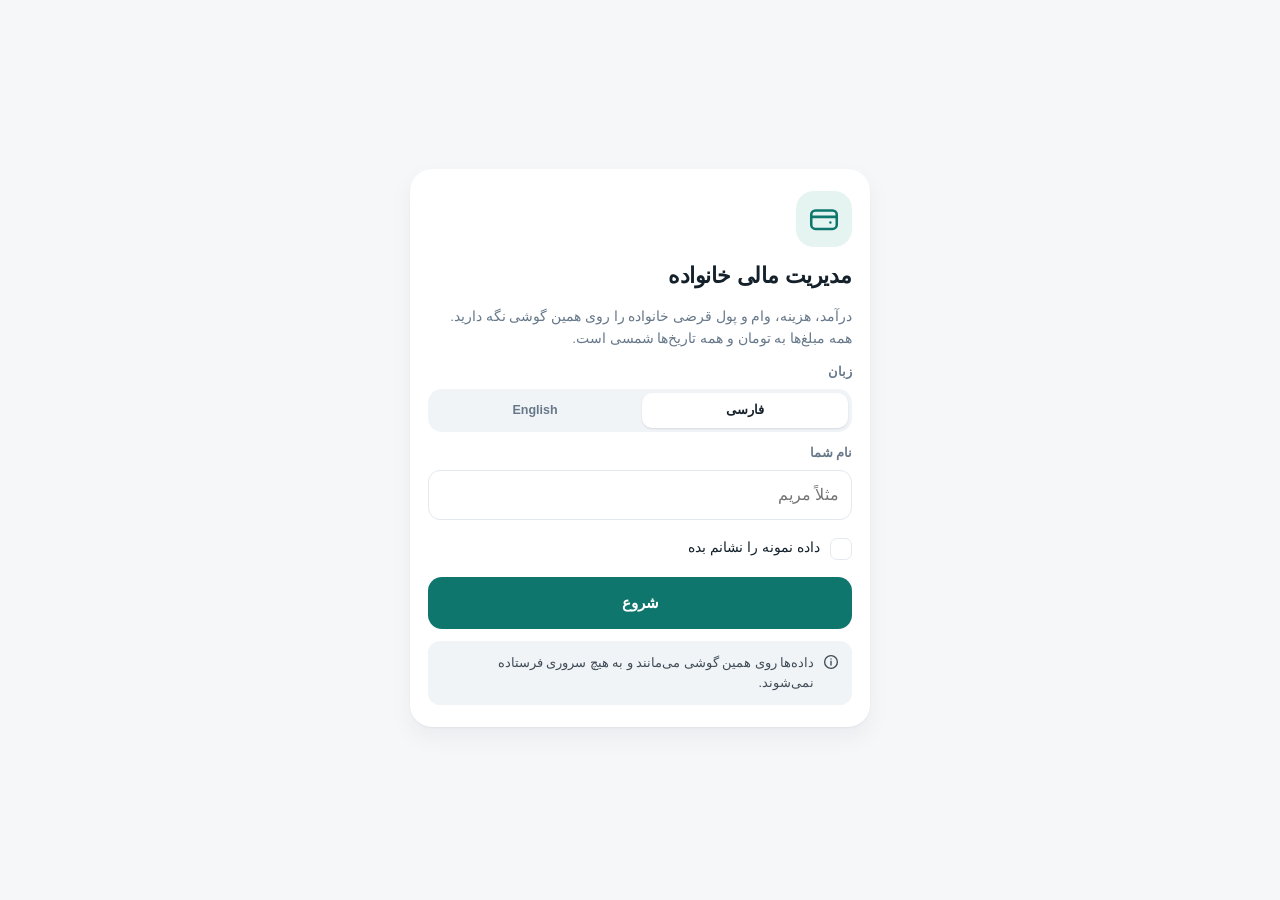
==== index.html @ 64dacbf9 "Add the Family Finance PWA Offline-first household money tracker for iPhone Safari: Jalali calendar," ====
<!doctype html>
<html lang="fa" dir="rtl">
  <head>
    <meta charset="utf-8" />
    <meta name="viewport" content="width=device-width, initial-scale=1, viewport-fit=cover" />
    <title>مدیریت مالی خانواده</title>
    <meta name="description" content="ثبت درآمد، هزینه، وام و پول قرضی خانواده به تومان با تقویم شمسی — آفلاین روی همین گوشی." />
    <meta name="color-scheme" content="light" />
    <meta name="theme-color" content="#0f766e" />
    <meta name="format-detection" content="telephone=no" />

    <link rel="manifest" href="manifest.webmanifest" />

    <meta name="apple-mobile-web-app-capable" content="yes" />
    <meta name="mobile-web-app-capable" content="yes" />
    <meta name="apple-mobile-web-app-status-bar-style" content="default" />
    <meta name="apple-mobile-web-app-title" content="مالی خانواده" />
    <link rel="apple-touch-icon" href="icons/icon.svg" />
    <link rel="icon" href="icons/icon.svg" type="image/svg+xml" />
    <link rel="stylesheet" href="styles.css" />
  </head>
  <body>
    <header class="topbar">
      <span class="topbar__brand" id="brand">مدیریت مالی خانواده</span>
      <span class="topbar__today" id="today-chip"></span>
      <span class="topbar__pill" id="net-pill" hidden>آفلاین</span>
    </header>

    <main id="view" class="app-main" role="main"></main>

    <nav class="tabbar" id="tabbar" aria-label="بخش‌ها"></nav>

    <div id="sheet-root"></div>
    <div id="toast-root" aria-live="polite" aria-atomic="true"></div>
    <div id="onboarding-root" hidden></div>

    <noscript>
      <div class="card" style="margin:16px">
        برای استفاده از این برنامه باید جاوااسکریپت در Safari روشن باشد.
      </div>
    </noscript>

    <script type="module" src="js/app.js"></script>
  </body>
</html>
---- styles.css ----
/* ============================================================
   Family Finance — calm, phone-first styling for iPhone Safari.
   Logical properties keep right-to-left (Persian) and left-to-right
   (English) layouts correct from one stylesheet.
   ============================================================ */

:root {
  --bg: #f6f7f9;
  --surface: #ffffff;
  --surface-2: #f1f4f7;
  --line: #e4e9ef;
  --text: #14212b;
  --text-soft: #3f4c57;
  --muted: #66788a;
  --brand: #0f766e;
  --brand-dark: #0b534e;
  --brand-soft: #e6f4f1;
  --income: #0f766e;
  --expense: #b42318;
  --loan: #4338ca;
  --expected: #b45309;
  --danger: #b42318;
  --radius: 16px;
  --radius-sm: 12px;
  --shadow: 0 1px 2px rgba(15, 23, 42, 0.05), 0 10px 24px rgba(15, 23, 42, 0.05);
  --tabbar-h: 56px;
  color-scheme: light;
}

* {
  box-sizing: border-box;
  -webkit-tap-highlight-color: transparent;
}

html {
  -webkit-text-size-adjust: 100%;
}

body {
  margin: 0;
  background: var(--bg);
  color: var(--text);
  font-family: -apple-system, BlinkMacSystemFont, "SF Pro Text", "Segoe UI", Tahoma, "Iranian Sans", sans-serif;
  font-size: 16px;
  line-height: 1.55;
  padding-bottom: calc(var(--tabbar-h) + env(safe-area-inset-bottom, 0px));
  overscroll-behavior-y: contain;
}

body.sheet-open {
  overflow: hidden;
}

h1, h2, h3, h4, p, ul, ol {
  margin: 0;
}

ul, ol {
  list-style: none;
  padding: 0;
}

button,
input,
select,
textarea {
  font: inherit;
  color: inherit;
}

button {
  cursor: pointer;
  touch-action: manipulation;
}

a {
  color: var(--brand);
  text-decoration: none;
}

.icon {
  flex: none;
  display: block;
}

/* ---------------- top bar ---------------- */

.topbar {
  position: sticky;
  top: 0;
  z-index: 30;
  display: flex;
  align-items: center;
  gap: 8px;
  padding: calc(env(safe-area-inset-top, 0px) + 10px) 16px 10px;
  background: rgba(246, 247, 249, 0.92);
  backdrop-filter: blur(14px);
  -webkit-backdrop-filter: blur(14px);
  border-bottom: 1px solid var(--line);
}

.topbar__brand {
  font-size: 15px;
  font-weight: 700;
  letter-spacing: -0.01em;
}

.topbar__today {
  margin-inline-start: auto;
  font-size: 12px;
  color: var(--muted);
}

.topbar__pill {
  padding: 3px 9px;
  border-radius: 999px;
  background: #fde8e6;
  color: var(--danger);
  font-size: 11px;
  font-weight: 700;
}

/* ---------------- layout ---------------- */

.app-main {
  min-height: 40vh;
}

.view {
  display: flex;
  flex-direction: column;
  gap: 12px;
  padding: 12px 14px 24px;
}

.view-head {
  display: flex;
  flex-direction: column;
  gap: 10px;
}

.view-head .page-title {
  font-size: 21px;
  font-weight: 700;
  letter-spacing: -0.02em;
}

.view-head > .btn,
.view-head > .row {
  align-self: stretch;
}

.row {
  display: flex;
  align-items: center;
}

.row--gap {
  gap: 8px;
}

.row--wrap {
  flex-wrap: wrap;
}

.col {
  display: flex;
  flex-direction: column;
}

.col--gap {
  gap: 8px;
}

.gap {
  gap: 8px;
}

/* ---------------- cards ---------------- */

.card {
  background: var(--surface);
  border-radius: var(--radius);
  padding: 14px;
  box-shadow: var(--shadow);
  display: flex;
  flex-direction: column;
  gap: 10px;
}

.card--soft {
  background: var(--surface-2);
  box-shadow: none;
}

.card--flush {
  padding: 4px 0;
  gap: 0;
}

.card--danger {
  border: 1px solid #f6d5d2;
}

.card__sub {
  font-size: 13px;
  color: var(--muted);
}

.section-title {
  display: flex;
  align-items: center;
  justify-content: space-between;
  gap: 8px;
}

.section-title h2 {
  font-size: 15px;
  font-weight: 700;
}

.subhead {
  font-size: 14px;
  font-weight: 700;
  padding-top: 4px;
}

.link-btn {
  background: none;
  border: 0;
  color: var(--brand);
  font-size: 13px;
  font-weight: 600;
  padding: 4px;
}

/* ---------------- hero ---------------- */

.hero {
  display: flex;
  flex-direction: column;
  gap: 4px;
  padding: 18px;
  border-radius: 22px;
  color: #f2fffc;
  background: linear-gradient(140deg, #128577 0%, #0b534e 100%);
  box-shadow: 0 12px 26px rgba(11, 83, 78, 0.22);
}

.hero__label {
  font-size: 13px;
  opacity: 0.86;
}

.hero__value {
  font-size: 30px;
  font-weight: 800;
  letter-spacing: -0.02em;
  line-height: 1.25;
}

.hero__value.is-negative {
  color: #ffd9d3;
}

.hero__formula,
.hero__forecast {
  font-size: 12px;
  opacity: 0.82;
}

.hero__forecast {
  margin-top: 6px;
  padding-top: 8px;
  border-top: 1px solid rgba(255, 255, 255, 0.18);
}

/* ---------------- quick actions ---------------- */

.quick-row {
  display: grid;
  grid-template-columns: repeat(3, 1fr);
  gap: 8px;
}

.quick-btn {
  display: flex;
  align-items: center;
  justify-content: center;
  gap: 6px;
  padding: 12px 6px;
  border-radius: 14px;
  border: 1px solid var(--line);
  background: var(--surface);
  font-size: 14px;
  font-weight: 600;
  color: var(--text-soft);
}

.quick-btn--expense {
  background: #fdf1f0;
  border-color: #f7d7d4;
  color: var(--expense);
}

.quick-btn--income {
  background: var(--brand-soft);
  border-color: #cdeadf;
  color: var(--brand-dark);
}

/* ---------------- stats ---------------- */

.stat-grid {
  display: grid;
  grid-template-columns: repeat(2, 1fr);
  gap: 10px;
}

.stat-grid--two {
  grid-template-columns: repeat(2, 1fr);
}

.stat {
  display: flex;
  flex-direction: column;
  gap: 2px;
  padding: 12px;
  border-radius: var(--radius-sm);
  background: var(--surface);
  box-shadow: var(--shadow);
  border-inline-start: 3px solid var(--line);
}

.stat__label {
  font-size: 12px;
  color: var(--muted);
}

.stat__value {
  font-size: 17px;
  font-weight: 700;
  letter-spacing: -0.01em;
}

.stat__hint {
  font-size: 11px;
  color: var(--muted);
}

.stat--income { border-inline-start-color: var(--income); }
.stat--income .stat__value { color: var(--income); }
.stat--expense { border-inline-start-color: var(--expense); }
.stat--expense .stat__value { color: var(--expense); }
.stat--loan { border-inline-start-color: var(--loan); }
.stat--loan .stat__value { color: var(--loan); }
.stat--expected { border-inline-start-color: var(--expected); }
.stat--expected .stat__value { color: var(--expected); }

/* ---------------- banners & notes ---------------- */

.banner {
  display: flex;
  align-items: center;
  gap: 10px;
  padding: 12px;
  border-radius: var(--radius-sm);
  background: var(--surface);
  box-shadow: var(--shadow);
}

.banner--demo {
  background: #eef6ff;
  border: 1px solid #d6e8ff;
  color: #1d4ed8;
}

.banner--reminder {
  background: #fff8ea;
  border: 1px solid #fbe6bd;
  color: #92400e;
}

.banner__text {
  display: flex;
  flex-direction: column;
  gap: 2px;
  font-size: 12px;
  min-width: 0;
}

.banner__text strong {
  font-size: 13px;
}

.banner__actions {
  display: flex;
  flex-direction: column;
  gap: 6px;
}

.note {
  display: flex;
  gap: 8px;
  padding: 12px;
  border-radius: var(--radius-sm);
  background: var(--surface-2);
  font-size: 12.5px;
  color: var(--text-soft);
  line-height: 1.6;
}

.note--warn {
  background: #fff8ea;
  color: #7c3f0a;
}

.note--lock {
  background: #eef2ff;
  color: #3730a3;
}

.note__text {
  min-width: 0;
}

/* ---------------- chips & segmented ---------------- */

.chip-row {
  display: flex;
  gap: 8px;
}

.chip-row--scroll {
  overflow-x: auto;
  padding-bottom: 2px;
  scrollbar-width: none;
}

.chip-row--scroll::-webkit-scrollbar {
  display: none;
}

.chip {
  flex: none;
  padding: 7px 13px;
  border-radius: 999px;
  border: 1px solid var(--line);
  background: var(--surface);
  font-size: 13px;
  color: var(--text-soft);
  white-space: nowrap;
}

.chip.is-active {
  background: var(--brand);
  border-color: var(--brand);
  color: #fff;
  font-weight: 600;
}

.segmented {
  display: flex;
  gap: 4px;
  padding: 4px;
  background: var(--surface-2);
  border-radius: 14px;
}

.segmented__item {
  flex: 1;
  padding: 8px 4px;
  border: 0;
  border-radius: 10px;
  background: transparent;
  font-size: 12.5px;
  font-weight: 600;
  color: var(--muted);
  white-space: nowrap;
  overflow: hidden;
  text-overflow: ellipsis;
}

.segmented__item.is-active {
  background: var(--surface);
  color: var(--text);
  box-shadow: 0 1px 2px rgba(15, 23, 42, 0.12);
}

/* ---------------- month navigation ---------------- */

.month-nav {
  display: flex;
  align-items: center;
  justify-content: space-between;
  gap: 6px;
  padding: 4px 6px;
  background: var(--surface);
  border-radius: 999px;
  box-shadow: var(--shadow);
}

.month-nav__label {
  flex: 1;
  background: none;
  border: 0;
  font-size: 15px;
  font-weight: 700;
}

/* ---------------- buttons ---------------- */

.btn {
  display: inline-flex;
  align-items: center;
  justify-content: center;
  gap: 6px;
  padding: 13px 16px;
  border-radius: 14px;
  border: 1px solid transparent;
  background: var(--surface);
  font-size: 15px;
  font-weight: 600;
  color: var(--text);
}

.btn--primary {
  background: var(--brand);
  color: #fff;
}

.btn--primary:active {
  background: var(--brand-dark);
}

.btn--ghost {
  background: var(--surface-2);
  color: var(--text-soft);
  border-color: var(--line);
}

.btn--danger {
  background: var(--danger);
  color: #fff;
}

.btn--small {
  padding: 9px 13px;
  font-size: 13px;
  border-radius: 12px;
}

.btn--icon {
  padding: 13px;
}

.btn--grow {
  flex: 1;
  width: 100%;
}

.icon-btn {
  display: inline-flex;
  align-items: center;
  justify-content: center;
  width: 38px;
  height: 38px;
  border-radius: 50%;
  border: 0;
  background: transparent;
  color: var(--text-soft);
}

.icon-btn--bordered {
  border: 1px solid var(--line);
  background: var(--surface);
  border-radius: 12px;
  width: 46px;
  height: 46px;
  color: var(--brand);
}

.fab {
  position: fixed;
  inset-inline-end: 16px;
  bottom: calc(var(--tabbar-h) + env(safe-area-inset-bottom, 0px) + 14px);
  width: 56px;
  height: 56px;
  border-radius: 50%;
  border: 0;
  background: var(--brand);
  color: #fff;
  display: inline-flex;
  align-items: center;
  justify-content: center;
  box-shadow: 0 10px 22px rgba(11, 83, 78, 0.35);
  z-index: 25;
}

/* ---------------- forms ---------------- */

.field {
  display: flex;
  flex-direction: column;
  gap: 6px;
  min-width: 0;
}

.field__label {
  font-size: 12.5px;
  font-weight: 600;
  color: var(--muted);
}

.field__req {
  color: var(--danger);
  margin-inline-start: 3px;
}

.field__hint {
  font-size: 11.5px;
  color: var(--muted);
  line-height: 1.5;
}

.input {
  width: 100%;
  padding: 12px;
  border-radius: 12px;
  border: 1px solid var(--line);
  background: #fff;
  font-size: 16px;
  color: var(--text);
  appearance: none;
}

.input:focus {
  outline: 2px solid rgba(15, 118, 110, 0.28);
  border-color: var(--brand);
}

.input--area {
  min-height: 62px;
  resize: vertical;
  line-height: 1.6;
}

.input--select {
  padding-inline-end: 34px;
}

.select-wrap {
  position: relative;
  display: flex;
  align-items: center;
  flex: 1;
  min-width: 0;
}

.select-wrap__icon {
  position: absolute;
  inset-inline-end: 10px;
  color: var(--muted);
  pointer-events: none;
}

.input--search {
  background: var(--surface);
}

.input-row {
  display: flex;
  gap: 8px;
  align-items: stretch;
}

.amount-wrap {
  position: relative;
  display: flex;
  align-items: center;
  flex: 1;
}

.input--amount {
  padding-inline-end: 62px;
  font-variant-numeric: tabular-nums;
  font-weight: 600;
}

.amount-wrap__unit {
  position: absolute;
  inset-inline-end: 12px;
  font-size: 12px;
  color: var(--muted);
  pointer-events: none;
}

.amount-preview {
  font-size: 12px;
  color: var(--brand-dark);
  font-weight: 600;
  min-height: 1px;
}

.form-hero {
  display: flex;
  flex-direction: column;
  gap: 6px;
  padding: 14px;
  border-radius: var(--radius);
  background: var(--brand-soft);
}

.form-hero__label {
  font-size: 12.5px;
  color: var(--brand-dark);
  font-weight: 600;
}

.input--hero {
  border: 0;
  background: #fff;
  font-size: 24px;
  font-weight: 700;
  padding: 12px;
  text-align: center;
  font-variant-numeric: tabular-nums;
}

.form-hero__hint {
  font-size: 11.5px;
  color: var(--brand-dark);
}

.form-grid {
  display: grid;
  grid-template-columns: 1fr;
  gap: 10px;
}

@media (min-width: 420px) {
  .form-grid {
    grid-template-columns: 1fr 1fr;
  }
}

.form-details {
  border: 1px solid var(--line);
  border-radius: var(--radius-sm);
  padding: 10px 12px;
  background: var(--surface);
}

.form-details summary {
  display: flex;
  align-items: center;
  gap: 8px;
  font-size: 13.5px;
  font-weight: 600;
  color: var(--text-soft);
  list-style: none;
}

.form-details summary::-webkit-details-marker {
  display: none;
}

.form-details__body {
  display: flex;
  flex-direction: column;
  gap: 10px;
  padding-top: 10px;
}

.form-error {
  color: var(--danger);
  font-size: 13px;
  min-height: 18px;
}

.form-error:empty {
  min-height: 0;
}

/* ---------------- date picker ---------------- */

.date-picker {
  display: flex;
  gap: 6px;
  align-items: center;
}

.date-picker__custom {
  display: flex;
  gap: 6px;
  flex: 1;
  min-width: 0;
}

.date-picker .input--select {
  padding: 10px 8px;
  padding-inline-end: 8px;
  font-size: 15px;
  min-width: 0;
  background-position: center;
}

.dp-day { flex: 0 0 64px; }
.dp-month { flex: 1 1 auto; }
.dp-year { flex: 0 0 82px; }

.date-picker__today {
  flex: none;
  border: 1px solid var(--line);
  background: var(--surface-2);
  border-radius: 10px;
  padding: 10px 10px;
  font-size: 12px;
  color: var(--text-soft);
}

/* ---------------- checkbox & switch ---------------- */

.checkbox-row {
  position: relative;
  display: flex;
  gap: 10px;
  align-items: flex-start;
  padding: 7px 0;
  cursor: pointer;
}

.checkbox-row input {
  position: absolute;
  opacity: 0;
  width: 1px;
  height: 1px;
}

.checkbox-row__box {
  width: 22px;
  height: 22px;
  flex: none;
  border-radius: 7px;
  border: 1.5px solid var(--line);
  background: #fff;
  display: inline-flex;
  align-items: center;
  justify-content: center;
  color: transparent;
  margin-top: 1px;
}

.checkbox-row input:checked + .checkbox-row__box {
  background: var(--brand);
  border-color: var(--brand);
  color: #fff;
}

.checkbox-row__text {
  font-size: 14px;
  display: flex;
  flex-direction: column;
  gap: 2px;
}

.checkbox-row__hint {
  font-size: 11.5px;
  color: var(--muted);
}

.checkbox-list {
  display: flex;
  flex-direction: column;
}

.switch-row {
  position: relative;
  display: flex;
  align-items: center;
  gap: 12px;
}

.switch-row input {
  position: absolute;
  opacity: 0;
  width: 1px;
  height: 1px;
}

.switch-row__text {
  display: flex;
  flex-direction: column;
  gap: 2px;
  flex: 1;
}

.switch-row__title {
  font-size: 15px;
  font-weight: 600;
}

.switch-row__sub {
  font-size: 12px;
  color: var(--muted);
}

.switch {
  flex: none;
  width: 50px;
  height: 30px;
  border-radius: 999px;
  background: #cbd5e1;
  position: relative;
  transition: background 0.2s ease;
}

.switch::after {
  content: "";
  position: absolute;
  top: 3px;
  left: 3px;
  width: 24px;
  height: 24px;
  border-radius: 50%;
  background: #fff;
  transition: transform 0.2s ease;
  box-shadow: 0 1px 3px rgba(15, 23, 42, 0.25);
}

.switch-row input:checked ~ .switch {
  background: var(--brand);
}

.switch-row input:checked ~ .switch::after {
  transform: translateX(20px);
}

[dir="rtl"] .switch::after {
  left: auto;
  right: 3px;
}

[dir="rtl"] .switch-row input:checked ~ .switch::after {
  transform: translateX(-20px);
}

/* ---------------- lists ---------------- */

.plain-list {
  display: flex;
  flex-direction: column;
}

.plain-list__item {
  display: flex;
  align-items: center;
  gap: 10px;
  padding: 11px 0;
  border-bottom: 1px solid var(--line);
}

.plain-list__item:last-child {
  border-bottom: 0;
}

.plain-list__item--stacked {
  flex-direction: column;
  align-items: stretch;
  gap: 6px;
}

.plain-list__button {
  display: flex;
  align-items: center;
  gap: 10px;
  width: 100%;
  background: none;
  border: 0;
  padding: 0;
  text-align: start;
}

.plain-list__main {
  display: flex;
  flex-direction: column;
  gap: 2px;
  flex: 1;
  min-width: 0;
}

.plain-list__title {
  font-size: 14.5px;
  font-weight: 600;
  display: flex;
  align-items: center;
  gap: 6px;
  flex-wrap: wrap;
}

.plain-list__meta {
  font-size: 12px;
  color: var(--muted);
  overflow-wrap: anywhere;
}

.plain-list__side {
  display: flex;
  flex-direction: column;
  align-items: flex-end;
  gap: 4px;
  flex: none;
}

.plain-list__amount {
  font-size: 14.5px;
  font-weight: 700;
  font-variant-numeric: tabular-nums;
  white-space: nowrap;
}

.plain-list__hint {
  font-size: 11px;
  color: var(--muted);
}

/* transactions */

.tx-list {
  display: flex;
  flex-direction: column;
}

.tx-row {
  display: flex;
  align-items: center;
  gap: 10px;
  width: 100%;
  padding: 11px 4px;
  border: 0;
  border-bottom: 1px solid var(--line);
  background: none;
  text-align: start;
}

.tx-row:last-child {
  border-bottom: 0;
}

.tx-row__mark {
  width: 30px;
  height: 30px;
  border-radius: 10px;
  display: inline-flex;
  align-items: center;
  justify-content: center;
  flex: none;
}

.tx-row__mark--income {
  background: var(--brand-soft);
  color: var(--income);
}

.tx-row__mark--expense {
  background: #fdeceb;
  color: var(--expense);
}

.tx-row__main {
  display: flex;
  flex-direction: column;
  gap: 1px;
  flex: 1;
  min-width: 0;
}

.tx-row__title {
  font-size: 14px;
  font-weight: 600;
  overflow: hidden;
  text-overflow: ellipsis;
  white-space: nowrap;
}

.tx-row__meta {
  font-size: 11.5px;
  color: var(--muted);
  overflow: hidden;
  text-overflow: ellipsis;
  white-space: nowrap;
}

.tx-row__amount {
  font-size: 14px;
  font-weight: 700;
  font-variant-numeric: tabular-nums;
  white-space: nowrap;
}

.value--income { color: var(--income); }
.value--expense { color: var(--expense); }

.day-group {
  display: flex;
  flex-direction: column;
  gap: 2px;
}

.day-group__head {
  display: flex;
  align-items: center;
  justify-content: space-between;
  padding: 6px 2px 2px;
  font-size: 12px;
  color: var(--muted);
}

.day-group__date {
  font-weight: 600;
}

.day-group__sums {
  display: flex;
  gap: 8px;
  font-variant-numeric: tabular-nums;
}

/* totals strip */

.totals-strip {
  display: grid;
  grid-template-columns: repeat(3, 1fr);
  gap: 8px;
  padding: 12px;
  background: var(--surface);
  border-radius: var(--radius);
  box-shadow: var(--shadow);
}

.totals-strip__item {
  display: flex;
  flex-direction: column;
  gap: 2px;
  font-size: 11.5px;
  color: var(--muted);
}

.totals-strip__item strong {
  font-size: 13.5px;
  color: var(--text);
  font-variant-numeric: tabular-nums;
}

/* filters */

.filters {
  display: flex;
  flex-direction: column;
  gap: 8px;
}

.filters__row {
  display: flex;
  align-items: center;
  gap: 8px;
}

.filters__row--two > * {
  flex: 1;
  min-width: 0;
}

/* upcoming */

.upcoming-list {
  display: flex;
  flex-direction: column;
}

.upcoming {
  display: flex;
  align-items: center;
  justify-content: space-between;
  gap: 10px;
  padding: 10px 0;
  border-bottom: 1px solid var(--line);
}

.upcoming:last-child {
  border-bottom: 0;
}

.upcoming__main {
  display: flex;
  flex-direction: column;
  gap: 2px;
  min-width: 0;
}

.upcoming__title {
  font-size: 14px;
  font-weight: 600;
}

.upcoming__meta {
  font-size: 11.5px;
  color: var(--muted);
}

.upcoming__side {
  display: flex;
  flex-direction: column;
  align-items: flex-end;
  gap: 5px;
}

.upcoming__amount {
  font-size: 13.5px;
  font-weight: 700;
  font-variant-numeric: tabular-nums;
}

/* people */

.person-list {
  display: flex;
  flex-direction: column;
  gap: 4px;
}

.person-line {
  display: flex;
  align-items: center;
  justify-content: space-between;
  font-size: 13px;
  padding: 4px 0;
}

.person-line__values {
  display: flex;
  gap: 10px;
  font-variant-numeric: tabular-nums;
  font-size: 12.5px;
}

/* tables */

.table-scroll {
  overflow-x: auto;
}

.mini-table {
  width: 100%;
  border-collapse: collapse;
  font-size: 12.5px;
  font-variant-numeric: tabular-nums;
}

.mini-table th,
.mini-table td {
  padding: 7px 8px;
  text-align: start;
  border-bottom: 1px solid var(--line);
  white-space: nowrap;
}

.mini-table thead th {
  color: var(--muted);
  font-weight: 600;
  font-size: 11.5px;
}

.mini-table tr:last-child td,
.mini-table tr:last-child th {
  border-bottom: 0;
}

.mini-table--rows th {
  font-weight: 500;
  color: var(--text-soft);
  white-space: normal;
}

.mini-table--rows .src {
  color: var(--muted);
  font-size: 11px;
}

.mini-table .is-total th,
.mini-table .is-total td {
  font-weight: 700;
  border-top: 1px solid var(--line);
}

/* ---------------- charts ---------------- */

.bar-list {
  display: flex;
  flex-direction: column;
  gap: 10px;
}

.bar-list__item {
  display: flex;
  flex-direction: column;
  gap: 4px;
}

.bar-list__row {
  display: flex;
  align-items: baseline;
  justify-content: space-between;
  gap: 8px;
  font-size: 13px;
}

.bar-list__label {
  color: var(--text-soft);
  overflow: hidden;
  text-overflow: ellipsis;
  white-space: nowrap;
}

.bar-list__value {
  font-weight: 700;
  font-variant-numeric: tabular-nums;
  white-space: nowrap;
  font-size: 12.5px;
}

.bar-list__track {
  height: 8px;
  border-radius: 999px;
  background: var(--surface-2);
  overflow: hidden;
}

.bar-list__fill {
  display: block;
  height: 100%;
  border-radius: 999px;
}

.bar-list__fill--expense {
  background: linear-gradient(90deg, #f97362, #b42318);
}

.bar-list__fill--income {
  background: linear-gradient(90deg, #14b8a6, #0f766e);
}

.bar-list__hint {
  font-size: 11px;
  color: var(--muted);
}

.col-chart {
  display: flex;
  align-items: flex-end;
  gap: 8px;
  height: calc(var(--chart-height, 132px) + 24px);
}

.col-chart__group {
  flex: 1;
  min-width: 28px;
  display: flex;
  flex-direction: column;
  height: 100%;
}

.col-chart__bars {
  flex: 1;
  display: flex;
  align-items: flex-end;
  gap: 3px;
}

.col-chart__bar {
  flex: 1;
  border-radius: 5px 5px 2px 2px;
  min-height: 2px;
}

.col-chart__bar--income {
  background: linear-gradient(180deg, #2dd4bf, #0f766e);
}

.col-chart__bar--expense {
  background: linear-gradient(180deg, #fb8a7f, #b42318);
}

.col-chart__label {
  text-align: center;
  font-size: 10px;
  color: var(--muted);
  padding-top: 5px;
  white-space: nowrap;
  overflow: hidden;
  text-overflow: ellipsis;
}

.chart-legend {
  display: flex;
  gap: 12px;
  font-size: 11.5px;
  color: var(--muted);
}

.chart-legend__item {
  display: inline-flex;
  align-items: center;
  gap: 5px;
}

.dot {
  width: 9px;
  height: 9px;
  border-radius: 50%;
  display: inline-block;
}

.dot--income { background: #0f766e; }
.dot--expense { background: #b42318; }

.progress {
  height: 6px;
  border-radius: 999px;
  background: var(--surface-2);
  overflow: hidden;
  width: 100%;
}

.progress__fill {
  display: block;
  height: 100%;
  border-radius: 999px;
  background: linear-gradient(90deg, #14b8a6, #0f766e);
}

/* ---------------- result boxes ---------------- */

.result-box {
  display: flex;
  flex-direction: column;
  gap: 8px;
  padding: 12px;
  border-radius: var(--radius-sm);
  background: var(--surface-2);
}

.summary-row {
  display: flex;
  align-items: baseline;
  justify-content: space-between;
  gap: 10px;
  font-size: 13.5px;
  padding: 5px 0;
  border-bottom: 1px solid var(--line);
}

.summary-row:last-child {
  border-bottom: 0;
}

.summary-row__label {
  color: var(--muted);
}

.summary-row__value {
  font-weight: 600;
  font-variant-numeric: tabular-nums;
  text-align: end;
}

.summary-row--strong .summary-row__value {
  font-size: 16px;
  font-weight: 800;
}

.summary-row--expense .summary-row__value {
  color: var(--expense);
}

.verdict {
  display: flex;
  flex-direction: column;
  gap: 2px;
  padding: 12px;
  border-radius: var(--radius-sm);
  background: #fff;
  border: 1px solid var(--line);
}

.verdict__label {
  font-size: 11.5px;
  color: var(--muted);
}

.verdict__value {
  font-size: 19px;
  font-weight: 800;
}

.verdict__meta {
  font-size: 12px;
  color: var(--muted);
}

.result-box--comfortable .verdict { border-color: #bfe8dd; background: #f0fdf9; }
.result-box--ok .verdict { border-color: #bfe8dd; background: #f0fdf9; }
.result-box--tight .verdict { border-color: #fbd7a5; background: #fff8ea; }
.result-box--risky .verdict { border-color: #f7c9c4; background: #fdf1f0; }
.result-box--negative .verdict { border-color: #f7c9c4; background: #fdf1f0; }

/* ---------------- tags & misc ---------------- */

.tag {
  display: inline-block;
  padding: 2px 8px;
  border-radius: 999px;
  font-size: 10.5px;
  font-weight: 700;
  background: var(--surface-2);
  color: var(--muted);
}

.tag--income { background: var(--brand-soft); color: var(--brand-dark); }
.tag--expense { background: #fdeceb; color: var(--expense); }
.tag--warn { background: #fff1d6; color: #92400e; }

.plain-list__meta.mono,
.mono {
  font-family: ui-monospace, SFMono-Regular, Menlo, monospace;
  letter-spacing: 0.02em;
  direction: ltr;
  text-align: end;
}

.empty {
  display: flex;
  flex-direction: column;
  align-items: center;
  gap: 8px;
  padding: 26px 16px;
  text-align: center;
}

.empty__icon {
  width: 54px;
  height: 54px;
  border-radius: 50%;
  background: var(--surface-2);
  color: var(--muted);
  display: inline-flex;
  align-items: center;
  justify-content: center;
}

.empty__title {
  font-size: 15px;
  font-weight: 700;
}

.empty__text {
  font-size: 13px;
  color: var(--muted);
  max-width: 34ch;
}

.empty__action {
  width: 100%;
  padding-top: 6px;
}

.day-list {
  display: flex;
  flex-direction: column;
}

.day-list__item {
  display: flex;
  align-items: center;
  justify-content: space-between;
  gap: 10px;
  padding: 8px 0;
  border-bottom: 1px solid var(--line);
}

.day-list__date {
  font-size: 14px;
  font-variant-numeric: tabular-nums;
}

.bullets {
  display: flex;
  flex-direction: column;
  gap: 7px;
  padding-inline-start: 18px;
  list-style: disc;
  font-size: 13px;
  color: var(--text-soft);
}

.version {
  text-align: center;
  font-size: 11.5px;
  color: var(--muted);
  padding: 6px 0 2px;
}

.preview {
  max-height: 46vh;
  overflow: auto;
  padding: 12px;
  border-radius: var(--radius-sm);
  background: var(--surface-2);
  font-family: ui-monospace, SFMono-Regular, Menlo, monospace;
  font-size: 11.5px;
  line-height: 1.75;
  white-space: pre-wrap;
  word-break: break-word;
  margin: 0;
}

.file-input {
  width: 100%;
  padding: 14px;
  border: 1.5px dashed #c7d2dd;
  border-radius: var(--radius-sm);
  background: var(--surface);
  font-size: 13px;
  color: var(--muted);
}

.nav-row {
  display: flex;
  align-items: center;
  gap: 12px;
  width: 100%;
  padding: 13px 14px;
  border: 0;
  border-bottom: 1px solid var(--line);
  background: none;
  text-align: start;
  color: var(--text);
}

.nav-row:last-child {
  border-bottom: 0;
}

.nav-row--static {
  padding: 12px 14px;
}

.nav-row__icon {
  width: 34px;
  height: 34px;
  border-radius: 11px;
  background: var(--surface-2);
  color: var(--brand);
  display: inline-flex;
  align-items: center;
  justify-content: center;
  flex: none;
}

.nav-row__text {
  display: flex;
  flex-direction: column;
  gap: 1px;
  flex: 1;
  min-width: 0;
}

.nav-row__title {
  font-size: 14.5px;
  font-weight: 600;
}

.nav-row__sub {
  font-size: 11.5px;
  color: var(--muted);
}

.nav-row__chevron {
  color: #b6c2ce;
}

.link-back {
  display: inline-flex;
  align-items: center;
  gap: 4px;
  font-size: 13px;
  color: var(--brand);
  font-weight: 600;
}

/* ---------------- tab bar ---------------- */

.tabbar {
  position: fixed;
  inset-inline: 0;
  bottom: 0;
  z-index: 40;
  display: flex;
  height: calc(var(--tabbar-h) + env(safe-area-inset-bottom, 0px));
  padding-bottom: env(safe-area-inset-bottom, 0px);
  background: rgba(255, 255, 255, 0.94);
  backdrop-filter: blur(16px);
  -webkit-backdrop-filter: blur(16px);
  border-top: 1px solid var(--line);
}

.tab {
  flex: 1;
  display: flex;
  flex-direction: column;
  align-items: center;
  justify-content: center;
  gap: 2px;
  font-size: 10.5px;
  color: var(--muted);
  text-decoration: none;
}

.tab.is-active {
  color: var(--brand);
  font-weight: 700;
}

/* ---------------- sheets ---------------- */

#sheet-root {
  position: fixed;
  inset: 0;
  z-index: 60;
  pointer-events: none;
}

.sheet-layer {
  position: fixed;
  inset: 0;
  pointer-events: auto;
  display: flex;
  align-items: flex-end;
}

.sheet-backdrop {
  position: absolute;
  inset: 0;
  background: rgba(15, 23, 42, 0.45);
  animation: fade 0.16s ease both;
}

.sheet {
  position: relative;
  width: 100%;
  max-height: 92vh;
  max-height: 92dvh;
  display: flex;
  flex-direction: column;
  background: var(--surface);
  border-radius: 22px 22px 0 0;
  padding-bottom: env(safe-area-inset-bottom, 0px);
  box-shadow: 0 -8px 30px rgba(15, 23, 42, 0.2);
  animation: slide-up 0.24s cubic-bezier(0.22, 0.61, 0.36, 1) both;
}

.sheet-handle {
  width: 38px;
  height: 4px;
  border-radius: 999px;
  background: #d8dee6;
  margin: 8px auto 0;
  flex: none;
}

.sheet-head {
  display: flex;
  align-items: flex-start;
  gap: 10px;
  padding: 8px 16px 10px;
  border-bottom: 1px solid var(--line);
  flex: none;
}

.sheet-head__text {
  flex: 1;
  min-width: 0;
}

.sheet-title {
  font-size: 16px;
  font-weight: 700;
}

.sheet-sub {
  font-size: 11.5px;
  color: var(--muted);
  padding-top: 2px;
}

.sheet-body {
  padding: 12px 16px 16px;
  overflow-y: auto;
  -webkit-overflow-scrolling: touch;
  display: flex;
  flex-direction: column;
  gap: 12px;
}

.sheet-footer {
  flex: none;
  padding: 10px 16px 12px;
  border-top: 1px solid var(--line);
  background: var(--surface);
}

.dialog-text {
  font-size: 14px;
  line-height: 1.7;
  color: var(--text-soft);
}

/* toasts */

#toast-root {
  position: fixed;
  inset-inline: 0;
  bottom: calc(var(--tabbar-h) + env(safe-area-inset-bottom, 0px) + 14px);
  z-index: 90;
  display: flex;
  flex-direction: column;
  align-items: center;
  gap: 6px;
  pointer-events: none;
}

.toast {
  opacity: 0;
  transform: translateY(10px);
  transition: opacity 0.22s ease, transform 0.22s ease;
  background: #14212b;
  color: #fff;
  padding: 10px 16px;
  border-radius: 999px;
  font-size: 13px;
  max-width: 88vw;
  text-align: center;
  box-shadow: 0 8px 20px rgba(15, 23, 42, 0.28);
}

.toast.is-visible {
  opacity: 1;
  transform: none;
}

.toast--warn {
  background: #7c2d12;
}

/* ---------------- onboarding ---------------- */

#onboarding-root {
  position: fixed;
  inset: 0;
  z-index: 100;
  overflow-y: auto;
  background: var(--bg);
}

.onboarding {
  min-height: 100%;
  display: flex;
  align-items: center;
  justify-content: center;
  padding: calc(env(safe-area-inset-top, 0px) + 20px) 18px calc(env(safe-area-inset-bottom, 0px) + 24px);
}

.onboarding__card {
  width: 100%;
  max-width: 460px;
  display: flex;
  flex-direction: column;
  gap: 12px;
  background: var(--surface);
  border-radius: 22px;
  padding: 22px 18px;
  box-shadow: var(--shadow);
}

.onboarding__logo {
  width: 56px;
  height: 56px;
  border-radius: 18px;
  background: var(--brand-soft);
  color: var(--brand);
  display: inline-flex;
  align-items: center;
  justify-content: center;
}

.onboarding__title {
  font-size: 22px;
  font-weight: 800;
  letter-spacing: -0.02em;
}

.onboarding__text {
  font-size: 13.5px;
  color: var(--muted);
  line-height: 1.7;
}

.onboarding__field {
  display: flex;
  flex-direction: column;
  gap: 6px;
}

#onboard-form {
  display: flex;
  flex-direction: column;
  gap: 10px;
}

/* ---------------- animations ---------------- */

@keyframes fade {
  from { opacity: 0; }
  to { opacity: 1; }
}

@keyframes slide-up {
  from { transform: translateY(18px); opacity: 0.6; }
  to { transform: none; opacity: 1; }
}

@media (prefers-reduced-motion: reduce) {
  * {
    animation-duration: 0.001ms !important;
    transition-duration: 0.001ms !important;
  }
}

/* Wider screens (iPad, desktop) keep the app in a readable column. */
@media (min-width: 720px) {
  .topbar,
  .tabbar,
  .app-main {
    max-width: 620px;
    margin-inline: auto;
  }

  .tabbar {
    inset-inline: 0;
    border-radius: 0;
  }

  .sheet {
    max-width: 620px;
    margin-inline: auto;
    border-radius: 22px 22px 0 0;
  }
}
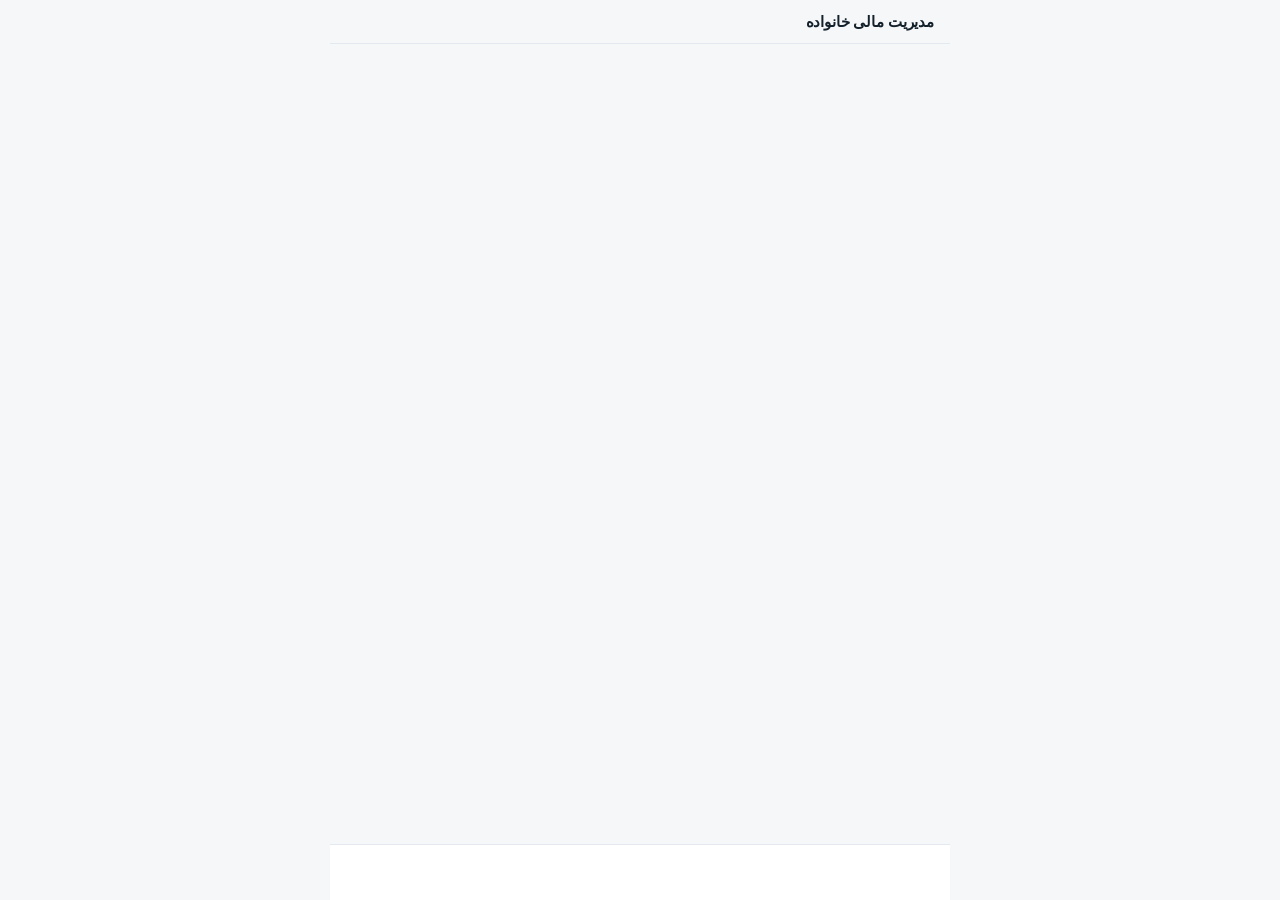
==== commit dc316b71: "Show a real message instead of a blank screen The first screen is built by JavaScript, so any failur" ====
--- a/index.html
+++ b/index.html
@@ -40,6 +40,25 @@
       </div>
     </noscript>
 
+    <div id="boot-error" hidden class="boot-error">
+      <div class="card">
+        <h2 class="page-title">برنامه بارگذاری نشد</h2>
+        <p class="card__sub">
+          فایل‌های برنامه به گوشی نرسیده‌اند. اتصال اینترنت را بررسی کنید و دوباره تلاش کنید.
+          اگر باز هم خالی ماند، لینک را در یک تب ناشناس (Private) باز کنید.
+        </p>
+        <button type="button" class="btn btn--primary" onclick="location.reload()">تلاش دوباره</button>
+      </div>
+    </div>
+
+    <script>
+      window.setTimeout(function () {
+        if (window.__appBooted) return;
+        var box = document.getElementById('boot-error');
+        if (box) box.hidden = false;
+      }, 8000);
+    </script>
+
     <script type="module" src="js/app.js"></script>
   </body>
 </html>
--- a/styles.css
+++ b/styles.css
@@ -1966,3 +1966,94 @@
     border-radius: 22px 22px 0 0;
   }
 }
+
+
+/* ---------------- version 2: calculators, formats, family sharing ---------------- */
+
+.bracket-list {
+  display: flex;
+  flex-direction: column;
+  gap: 8px;
+}
+
+.bracket-row {
+  display: grid;
+  grid-template-columns: 24px 1fr 92px;
+  gap: 8px;
+  align-items: end;
+}
+
+.bracket-row__n {
+  font-size: 12px;
+  color: var(--muted);
+  text-align: center;
+  padding-bottom: 12px;
+}
+
+.bracket-row__cell {
+  display: flex;
+  flex-direction: column;
+  gap: 4px;
+  font-size: 11.5px;
+  color: var(--muted);
+  min-width: 0;
+}
+
+.format-guide {
+  display: flex;
+  flex-direction: column;
+  gap: 10px;
+  padding: 12px;
+  border-radius: var(--radius-sm);
+  background: var(--surface-2);
+}
+
+.format-guide__item {
+  display: flex;
+  flex-direction: column;
+  gap: 3px;
+  font-size: 12.5px;
+  line-height: 1.6;
+  color: var(--text-soft);
+}
+
+.format-guide__item strong {
+  font-size: 13.5px;
+  color: var(--text);
+}
+
+
+/* ---------------- version 3: price updates ---------------- */
+
+.price-row {
+  display: flex;
+  align-items: center;
+  gap: 10px;
+  padding: 8px 0;
+  border-bottom: 1px solid var(--line);
+}
+
+.price-row:last-of-type {
+  border-bottom: 0;
+}
+
+.price-row__name {
+  display: flex;
+  flex-direction: column;
+  gap: 2px;
+  flex: 1;
+  min-width: 0;
+  font-size: 12.5px;
+  color: var(--muted);
+}
+
+.price-row__name strong {
+  font-size: 14px;
+  color: var(--text);
+}
+
+.price-row .input {
+  width: 110px;
+  flex: none;
+  text-align: end;
+}
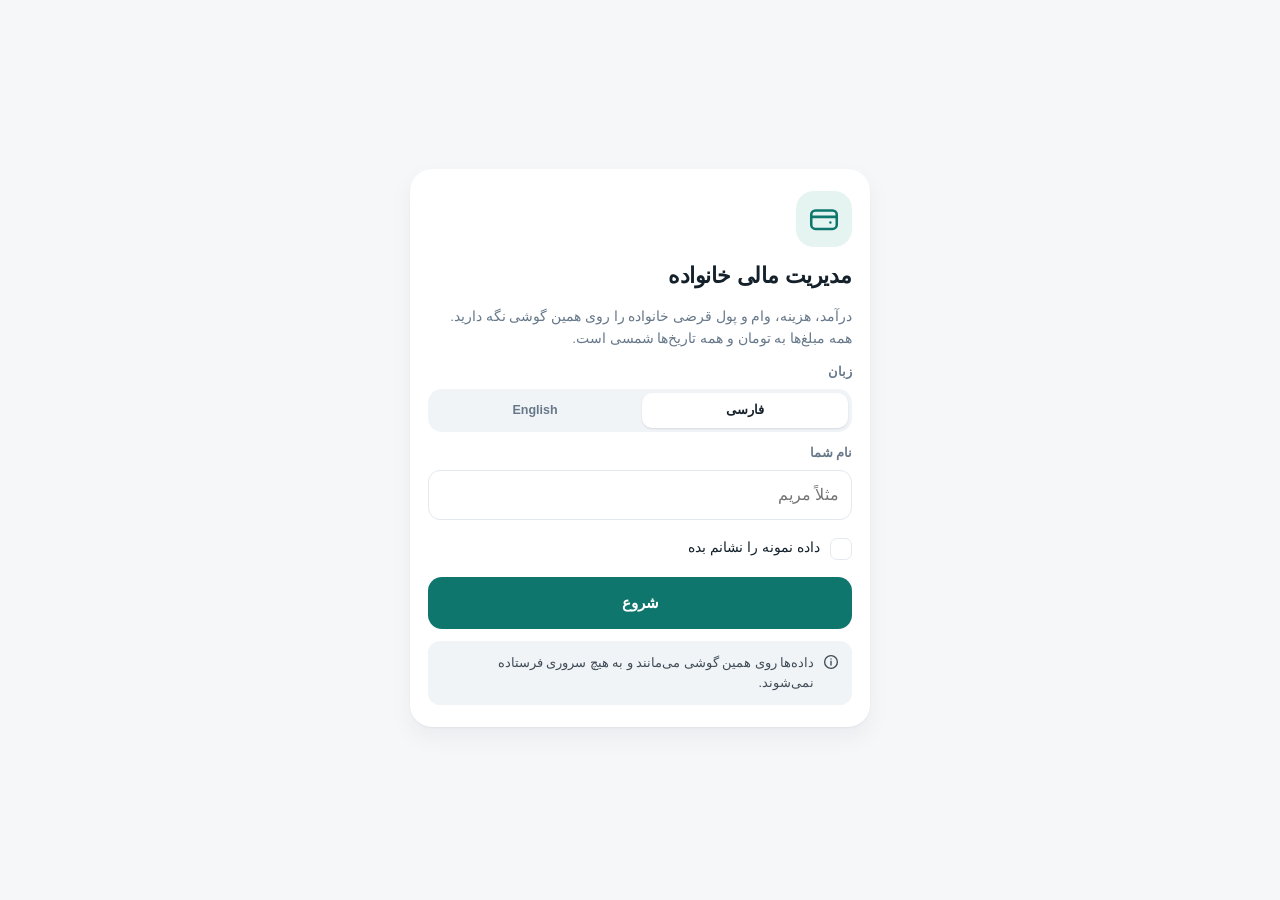
==== commit b7dd1a27: "Return to version 2 and make it start again Rolls the app back to the version 2 tree (calendar and c" ====
--- a/index.html
+++ b/index.html
@@ -40,18 +40,39 @@
       </div>
     </noscript>
 
-    <div id="boot-error" hidden class="boot-error">
-      <div class="card">
-        <h2 class="page-title">برنامه بارگذاری نشد</h2>
-        <p class="card__sub">
-          فایل‌های برنامه به گوشی نرسیده‌اند. اتصال اینترنت را بررسی کنید و دوباره تلاش کنید.
-          اگر باز هم خالی ماند، لینک را در یک تب ناشناس (Private) باز کنید.
+    <div
+      id="boot-error"
+      hidden
+      style="position:fixed;inset:0;z-index:90;overflow:auto;background:#f6f7f9;padding:18px;font-family:-apple-system,'SF Pro Text',Tahoma,sans-serif;color:#14212b;line-height:1.7"
+    >
+      <div style="max-width:520px;margin:0 auto;background:#fff;border-radius:16px;padding:18px">
+        <h2 style="font-size:18px;margin:0 0 8px">برنامه بارگذاری نشد</h2>
+        <p style="font-size:14px;color:#475569;margin:0 0 14px">
+          فایل‌های برنامه به گوشی نرسیده‌اند یا نسخه‌ای نیمه‌کاره در حافظه مانده است.
+          اتصال اینترنت را بررسی کنید و دوباره تلاش کنید.
         </p>
-        <button type="button" class="btn btn--primary" onclick="location.reload()">تلاش دوباره</button>
+        <button
+          type="button"
+          onclick="location.reload()"
+          style="width:100%;padding:14px;font-size:16px;font-weight:600;color:#fff;background:#0f766e;border:0;border-radius:14px"
+        >
+          تلاش دوباره
+        </button>
+        <a
+          href="./reset.html"
+          style="display:block;margin-top:12px;font-size:14px;color:#0f766e;text-align:center"
+        >
+          پاک کردن فایل‌های ذخیره‌شده برنامه
+        </a>
+        <p style="font-size:12px;color:#64748b;margin:14px 0 0">
+          رکوردهای شما با این کار پاک نمی‌شوند.
+        </p>
       </div>
     </div>
 
     <script>
+      /* Runs on its own, without the app's modules: if they fail to load or
+       * throw while starting, show a way out instead of a blank screen. */
       window.setTimeout(function () {
         if (window.__appBooted) return;
         var box = document.getElementById('boot-error');
--- a/styles.css
+++ b/styles.css
@@ -2021,39 +2021,3 @@
   font-size: 13.5px;
   color: var(--text);
 }
-
-
-/* ---------------- version 3: price updates ---------------- */
-
-.price-row {
-  display: flex;
-  align-items: center;
-  gap: 10px;
-  padding: 8px 0;
-  border-bottom: 1px solid var(--line);
-}
-
-.price-row:last-of-type {
-  border-bottom: 0;
-}
-
-.price-row__name {
-  display: flex;
-  flex-direction: column;
-  gap: 2px;
-  flex: 1;
-  min-width: 0;
-  font-size: 12.5px;
-  color: var(--muted);
-}
-
-.price-row__name strong {
-  font-size: 14px;
-  color: var(--text);
-}
-
-.price-row .input {
-  width: 110px;
-  flex: none;
-  text-align: end;
-}
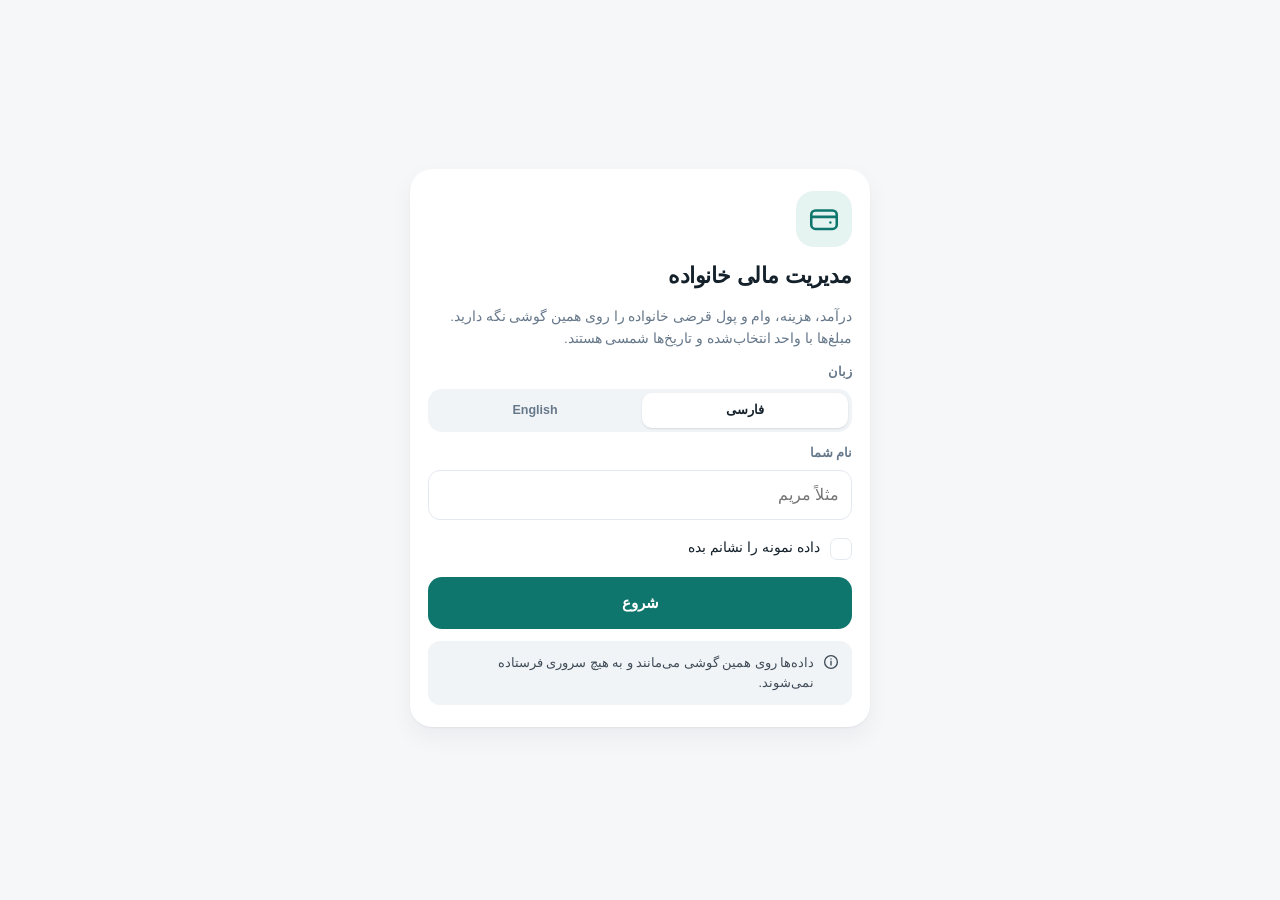
==== commit e87c020b: "Keep selected currency units unconverted" ====
--- a/index.html
+++ b/index.html
@@ -4,7 +4,7 @@
     <meta charset="utf-8" />
     <meta name="viewport" content="width=device-width, initial-scale=1, viewport-fit=cover" />
     <title>مدیریت مالی خانواده</title>
-    <meta name="description" content="ثبت درآمد، هزینه، وام و پول قرضی خانواده به تومان با تقویم شمسی — آفلاین روی همین گوشی." />
+    <meta name="description" content="ثبت درآمد، هزینه، دارایی و وام خانواده با واحد پول انتخابی، تقویم شمسی و ذخیره آفلاین روی همین گوشی." />
     <meta name="color-scheme" content="light" />
     <meta name="theme-color" content="#0f766e" />
     <meta name="format-detection" content="telephone=no" />
